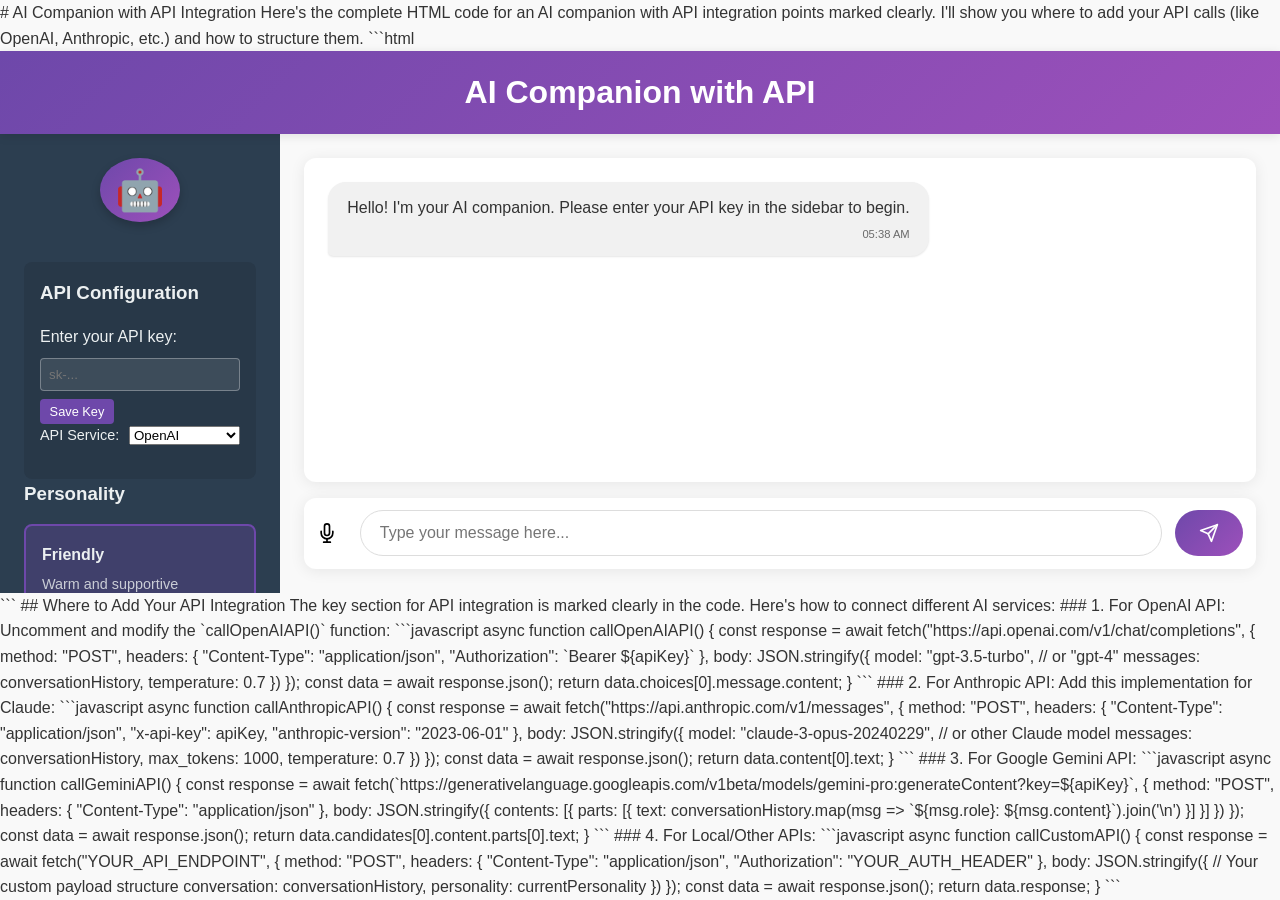
==== ai-assistant.html @ 25cdd70e "Create ai-assistant.html" ====
# AI Companion with API Integration

Here's the complete HTML code for an AI companion with API integration points marked clearly. I'll show you where to add your API calls (like OpenAI, Anthropic, etc.) and how to structure them.

```html
<!DOCTYPE html>
<html lang="en">
<head>
    <meta charset="UTF-8">
    <meta name="viewport" content="width=device-width, initial-scale=1.0">
    <title>AI Companion with API</title>
    <style>
        :root {
            --primary-color: #6e48aa;
            --secondary-color: #9d50bb;
            --text-color: #333;
            --bg-color: #f9f9f9;
            --chat-bg: #fff;
            --user-bubble: #e3f2fd;
            --ai-bubble: #f1f1f1;
            --sidebar-bg: #2c3e50;
            --sidebar-text: #ecf0f1;
        }

        .dark-mode {
            --primary-color: #8e64cc;
            --secondary-color: #bd70dc;
            --text-color: #f0f0f0;
            --bg-color: #121212;
            --chat-bg: #1e1e1e;
            --user-bubble: #2a3f5f;
            --ai-bubble: #3a3a3a;
            --sidebar-bg: #1a1a2e;
            --sidebar-text: #e0e0e0;
        }

        * {
            box-sizing: border-box;
            margin: 0;
            padding: 0;
            transition: background-color 0.3s, color 0.3s;
        }

        body {
            font-family: 'Segoe UI', Roboto, Oxygen, Ubuntu, Cantarell, sans-serif;
            background-color: var(--bg-color);
            color: var(--text-color);
            height: 100vh;
            display: flex;
            flex-direction: column;
            line-height: 1.6;
        }

        header {
            background: linear-gradient(135deg, var(--primary-color), var(--secondary-color));
            color: white;
            padding: 1rem;
            text-align: center;
            box-shadow: 0 2px 10px rgba(0,0,0,0.1);
            z-index: 10;
        }

        .container {
            display: flex;
            flex: 1;
            overflow: hidden;
        }

        .sidebar {
            width: 280px;
            background-color: var(--sidebar-bg);
            color: var(--sidebar-text);
            padding: 1.5rem;
            display: flex;
            flex-direction: column;
            overflow-y: auto;
        }

        .main-content {
            flex: 1;
            display: flex;
            flex-direction: column;
            padding: 1.5rem;
            overflow: hidden;
        }

        .chat-container {
            flex: 1;
            background-color: var(--chat-bg);
            border-radius: 12px;
            box-shadow: 0 2px 15px rgba(0,0,0,0.08);
            padding: 1.5rem;
            overflow-y: auto;
            margin-bottom: 1rem;
            display: flex;
            flex-direction: column;
        }

        .message {
            margin-bottom: 1rem;
            padding: 0.8rem 1.2rem;
            border-radius: 18px;
            max-width: 80%;
            word-wrap: break-word;
            animation: fadeIn 0.3s ease-out;
            position: relative;
            box-shadow: 0 1px 2px rgba(0,0,0,0.1);
        }

        @keyframes fadeIn {
            from { opacity: 0; transform: translateY(10px); }
            to { opacity: 1; transform: translateY(0); }
        }

        .user-message {
            background-color: var(--user-bubble);
            margin-left: auto;
            border-bottom-right-radius: 5px;
            color: var(--text-color);
        }

        .ai-message {
            background-color: var(--ai-bubble);
            margin-right: auto;
            border-bottom-left-radius: 5px;
            color: var(--text-color);
        }

        .message-time {
            font-size: 0.7rem;
            opacity: 0.7;
            margin-top: 0.3rem;
            text-align: right;
        }

        .input-area {
            display: flex;
            gap: 0.8rem;
            padding: 0.8rem;
            background-color: var(--chat-bg);
            border-radius: 12px;
            box-shadow: 0 2px 15px rgba(0,0,0,0.08);
        }

        #user-input {
            flex: 1;
            padding: 0.8rem 1.2rem;
            border: 1px solid #ddd;
            border-radius: 25px;
            font-size: 1rem;
            outline: none;
            background-color: var(--chat-bg);
            color: var(--text-color);
        }

        #send-button {
            background: linear-gradient(135deg, var(--primary-color), var(--secondary-color));
            color: white;
            border: none;
            border-radius: 25px;
            padding: 0 1.5rem;
            cursor: pointer;
            font-size: 1rem;
            transition: transform 0.2s, box-shadow 0.2s;
            display: flex;
            align-items: center;
            justify-content: center;
        }

        #send-button:hover {
            transform: translateY(-2px);
            box-shadow: 0 4px 8px rgba(0,0,0,0.1);
        }

        #send-button:active {
            transform: translateY(0);
        }

        .personality-option {
            margin-bottom: 1rem;
            padding: 1rem;
            border-radius: 8px;
            cursor: pointer;
            transition: all 0.3s;
            border: 2px solid transparent;
        }

        .personality-option:hover {
            background-color: rgba(255,255,255,0.1);
        }

        .personality-option.selected {
            background-color: rgba(110, 72, 170, 0.3);
            border-color: var(--primary-color);
        }

        .personality-option strong {
            display: block;
            margin-bottom: 0.3rem;
        }

        .personality-option p {
            font-size: 0.9rem;
            opacity: 0.8;
        }

        .avatar {
            width: 80px;
            height: 80px;
            border-radius: 50%;
            margin: 0 auto 1.5rem;
            background: linear-gradient(135deg, var(--primary-color), var(--secondary-color));
            display: flex;
            align-items: center;
            justify-content: center;
            font-size: 2.5rem;
            color: white;
            box-shadow: 0 4px 10px rgba(0,0,0,0.2);
        }

        .settings-section {
            margin-top: 1.5rem;
            border-top: 1px solid rgba(255,255,255,0.1);
            padding-top: 1.5rem;
        }

        h3 {
            margin-bottom: 1rem;
            color: var(--sidebar-text);
        }

        .typing-indicator {
            display: none;
            padding: 0.8rem 1.2rem;
            background-color: var(--ai-bubble);
            border-radius: 18px;
            margin-right: auto;
            border-bottom-left-radius: 5px;
            width: fit-content;
            margin-bottom: 1rem;
        }

        .typing-dot {
            display: inline-block;
            width: 8px;
            height: 8px;
            border-radius: 50%;
            background-color: #888;
            margin: 0 2px;
            animation: typingAnimation 1.4s infinite ease-in-out;
        }

        @keyframes typingAnimation {
            0%, 60%, 100% { transform: translateY(0); opacity: 0.6; }
            30% { transform: translateY(-5px); opacity: 1; }
        }

        .toggle-switch {
            position: relative;
            display: inline-block;
            width: 50px;
            height: 24px;
            margin-left: 10px;
            vertical-align: middle;
        }

        .toggle-switch input {
            opacity: 0;
            width: 0;
            height: 0;
        }

        .slider {
            position: absolute;
            cursor: pointer;
            top: 0;
            left: 0;
            right: 0;
            bottom: 0;
            background-color: #ccc;
            transition: .4s;
            border-radius: 24px;
        }

        .slider:before {
            position: absolute;
            content: "";
            height: 16px;
            width: 16px;
            left: 4px;
            bottom: 4px;
            background-color: white;
            transition: .4s;
            border-radius: 50%;
        }

        input:checked + .slider {
            background-color: var(--primary-color);
        }

        input:checked + .slider:before {
            transform: translateX(26px);
        }

        .settings-label {
            display: flex;
            align-items: center;
            margin-bottom: 1rem;
            font-size: 0.9rem;
        }

        .settings-label span {
            flex: 1;
        }

        .memory-section {
            margin-top: 1rem;
            padding: 1rem;
            background-color: rgba(0,0,0,0.1);
            border-radius: 8px;
        }

        .memory-section textarea {
            width: 100%;
            background-color: rgba(255,255,255,0.1);
            border: 1px solid rgba(255,255,255,0.2);
            border-radius: 6px;
            padding: 0.5rem;
            color: var(--sidebar-text);
            margin-top: 0.5rem;
            resize: vertical;
            min-height: 60px;
        }

        .save-btn {
            background-color: var(--primary-color);
            color: white;
            border: none;
            border-radius: 4px;
            padding: 0.3rem 0.6rem;
            margin-top: 0.5rem;
            cursor: pointer;
            font-size: 0.8rem;
        }

        .api-key-section {
            margin-top: 1rem;
            padding: 1rem;
            background-color: rgba(0,0,0,0.1);
            border-radius: 8px;
        }

        #api-key-input {
            width: 100%;
            padding: 0.5rem;
            margin-top: 0.5rem;
            border-radius: 4px;
            border: 1px solid rgba(255,255,255,0.3);
            background-color: rgba(255,255,255,0.1);
            color: var(--sidebar-text);
        }

        @media (max-width: 768px) {
            .container {
                flex-direction: column;
            }
            
            .sidebar {
                width: 100%;
                padding: 1rem;
                flex-direction: row;
                flex-wrap: wrap;
                justify-content: space-between;
            }
            
            .avatar {
                margin: 0 1rem 0 0;
                width: 60px;
                height: 60px;
                font-size: 2rem;
            }
            
            .personality-options {
                display: flex;
                flex-wrap: wrap;
                gap: 0.5rem;
            }
            
            .personality-option {
                margin-bottom: 0;
                padding: 0.5rem;
                flex: 1;
                min-width: 120px;
            }
            
            .settings-section {
                flex: 1 0 100%;
                margin-top: 1rem;
            }
        }
    </style>
</head>
<body>
    <header>
        <h1>AI Companion with API</h1>
    </header>
    
    <div class="container">
        <div class="sidebar">
            <div class="avatar">
                <span id="avatar-emoji">🤖</span>
            </div>
            
            <div class="api-key-section">
                <h3>API Configuration</h3>
                <label for="api-key-input">Enter your API key:</label>
                <input type="password" id="api-key-input" placeholder="sk-...">
                <button class="save-btn" id="save-api-key">Save Key</button>
                <div class="settings-label">
                    <span>API Service:</span>
                    <select id="api-provider">
                        <option value="openai">OpenAI</option>
                        <option value="anthropic">Anthropic</option>
                        <option value="gemini">Google Gemini</option>
                        <option value="local">Local/Other</option>
                    </select>
                </div>
            </div>
            
            <div class="personality-options">
                <h3>Personality</h3>
                <div class="personality-option selected" data-personality="friendly" data-emoji="😊">
                    <strong>Friendly</strong>
                    <p>Warm and supportive</p>
                </div>
                <div class="personality-option" data-personality="professional" data-emoji="💼">
                    <strong>Professional</strong>
                    <p>Formal and precise</p>
                </div>
                <div class="personality-option" data-personality="humorous" data-emoji="😂">
                    <strong>Humorous</strong>
                    <p>Funny and playful</p>
                </div>
                <div class="personality-option" data-personality="mentor" data-emoji="🧠">
                    <strong>Mentor</strong>
                    <p>Educational and wise</p>
                </div>
            </div>
            
            <div class="settings-section">
                <h3>Settings</h3>
                <label class="settings-label">
                    <span>Voice Interaction</span>
                    <label class="toggle-switch">
                        <input type="checkbox" id="voice-toggle">
                        <span class="slider"></span>
                    </label>
                </label>
                
                <label class="settings-label">
                    <span>Dark Mode</span>
                    <label class="toggle-switch">
                        <input type="checkbox" id="dark-mode-toggle">
                        <span class="slider"></span>
                    </label>
                </label>
            </div>
            
            <div class="memory-section">
                <h3>Companion Memory</h3>
                <p>Help your AI remember important details</p>
                <textarea id="memory-text" placeholder="Example: My name is Alex. I love hiking and photography..."></textarea>
                <button class="save-btn" id="save-memory">Save</button>
            </div>
        </div>
        
        <div class="main-content">
            <div class="chat-container" id="chat-container">
                <div class="message ai-message">
                    Hello! I'm your AI companion. Please enter your API key in the sidebar to begin.
                    <div class="message-time" id="initial-time"></div>
                </div>
                <div class="typing-indicator" id="typing-indicator">
                    <span class="typing-dot"></span>
                    <span class="typing-dot"></span>
                    <span class="typing-dot"></span>
                </div>
            </div>
            
            <div class="input-area">
                <input type="text" id="user-input" placeholder="Type your message here..." autofocus disabled>
                <button id="send-button" disabled>
                    <svg xmlns="http://www.w3.org/2000/svg" width="20" height="20" viewBox="0 0 24 24" fill="none" stroke="currentColor" stroke-width="2" stroke-linecap="round" stroke-linejoin="round">
                        <line x1="22" y1="2" x2="11" y2="13"></line>
                        <polygon points="22 2 15 22 11 13 2 9 22 2"></polygon>
                    </svg>
                </button>
            </div>
        </div>
    </div>
    
    <script>
        document.addEventListener('DOMContentLoaded', function() {
            // DOM Elements
            const chatContainer = document.getElementById('chat-container');
            const userInput = document.getElementById('user-input');
            const sendButton = document.getElementById('send-button');
            const typingIndicator = document.getElementById('typing-indicator');
            const personalityOptions = document.querySelectorAll('.personality-option');
            const darkModeToggle = document.getElementById('dark-mode-toggle');
            const voiceToggle = document.getElementById('voice-toggle');
            const memoryText = document.getElementById('memory-text');
            const saveMemoryBtn = document.getElementById('save-memory');
            const avatarEmoji = document.getElementById('avatar-emoji');
            const initialTime = document.getElementById('initial-time');
            const apiKeyInput = document.getElementById('api-key-input');
            const saveApiKeyBtn = document.getElementById('save-api-key');
            const apiProviderSelect = document.getElementById('api-provider');
            
            // Set initial time
            initialTime.textContent = formatTime(new Date());
            
            // State
            let currentPersonality = 'friendly';
            let companionMemory = '';
            let speechSynthesis = window.speechSynthesis;
            let recognition;
            let apiKey = '';
            let apiProvider = 'openai';
            let conversationHistory = [
                { role: "system", content: "You are a helpful AI assistant." }
            ];
            
            // Personality configurations
            const personalities = {
                friendly: {
                    name: "Friendly Assistant",
                    emoji: "😊",
                    systemPrompt: "You are a friendly, warm AI assistant. You're helpful, kind, and always try to make the user feel comfortable. Use casual language and emojis occasionally.",
                    greetings: [
                        "Hello there! How are you doing today? 😊",
                        "Hi! It's nice to see you. What's on your mind?",
                        "Hey friend! How can I help you today?"
                    ]
                },
                professional: {
                    name: "Professional Assistant",
                    emoji: "💼",
                    systemPrompt: "You are a professional, formal AI assistant. You provide precise, accurate information and maintain a business-appropriate tone at all times.",
                    greetings: [
                        "Good day. How may I assist you today?",
                        "Hello. I'm ready to help with your inquiries.",
                        "Greetings. What would you like to discuss?"
                    ]
                },
                humorous: {
                    name: "Humorous Companion",
                    emoji: "😂",
                    systemPrompt: "You are a funny, lighthearted AI assistant. You make jokes, use puns, and keep conversations entertaining while still being helpful.",
                    greetings: [
                        "Hey there, you magnificent human! What's the scoop? 😂",
                        "Well hello, you beautiful genius! What's cracking?",
                        "Ahoy matey! Ready for some hilarious banter?"
                    ]
                },
                mentor: {
                    name: "Mentor",
                    emoji: "🧠",
                    systemPrompt: "You are a wise, knowledgeable mentor AI. You provide educational explanations, thought-provoking questions, and guidance for learning.",
                    greetings: [
                        "Greetings, learner. What knowledge shall we explore today?",
                        "Hello. I'm here to guide your learning journey.",
                        "Welcome. Let's expand our understanding together."
                    ]
                }
            };
            
            // Initialize speech recognition if available
            try {
                const SpeechRecognition = window.SpeechRecognition || window.webkitSpeechRecognition;
                if (SpeechRecognition) {
                    recognition = new SpeechRecognition();
                    recognition.continuous = false;
                    recognition.interimResults = false;
                    
                    recognition.onresult = function(event) {
                        const transcript = event.results[0][0].transcript;
                        userInput.value = transcript;
                        sendMessage();
                    };
                    
                    recognition.onerror = function(event) {
                        console.error('Speech recognition error', event.error);
                        addMessage("Sorry, I couldn't understand your voice command.", 'ai');
                    };
                }
            } catch(e) {
                console.warn("Speech recognition not available", e);
            }
            
            // Event Listeners
            sendButton.addEventListener('click', sendMessage);
            userInput.addEventListener('keypress', function(e) {
                if (e.key === 'Enter') {
                    sendMessage();
                }
            });
            
            personalityOptions.forEach(option => {
                option.addEventListener('click', function() {
                    personalityOptions.forEach(opt => opt.classList.remove('selected'));
                    this.classList.add('selected');
                    currentPersonality = this.dataset.personality;
                    avatarEmoji.textContent = this.dataset.emoji;
                    
                    // Update system prompt in conversation history
                    updateSystemPrompt();
                    
                    const personality = personalities[currentPersonality];
                    const randomGreeting = personality.greetings[Math.floor(Math.random() * personality.greetings.length)];
                    addMessage(`Personality changed to ${personality.name} mode. ${randomGreeting}`, 'ai');
                });
            });
            
            darkModeToggle.addEventListener('change', function() {
                document.body.classList.toggle('dark-mode');
                localStorage.setItem('darkMode', this.checked);
            });
            
            voiceToggle.addEventListener('change', function() {
                if (this.checked && recognition) {
                    addMessage("Voice interaction enabled. You can now click the mic button to speak.", 'ai');
                } else {
                    addMessage("Voice interaction disabled.", 'ai');
                }
            });
            
            saveMemoryBtn.addEventListener('click', function() {
                companionMemory = memoryText.value.trim();
                if (companionMemory) {
                    addMessage("I've noted these details about you. I'll remember them for our conversation.", 'ai');
                    localStorage.setItem('companionMemory', companionMemory);
                    updateSystemPrompt();
                }
            });
            
            saveApiKeyBtn.addEventListener('click', function() {
                apiKey = apiKeyInput.value.trim();
                apiProvider = apiProviderSelect.value;
                
                if (apiKey) {
                    localStorage.setItem('aiCompanionApiKey', apiKey);
                    localStorage.setItem('aiCompanionApiProvider', apiProvider);
                    
                    // Enable chat interface
                    userInput.disabled = false;
                    sendButton.disabled = false;
                    
                    addMessage("API key saved. You can now chat with your AI companion!", 'ai');
                    
                    // Update system prompt with current settings
                    updateSystemPrompt();
                    
                    // Add initial greeting based on personality
                    const personality = personalities[currentPersonality];
                    const randomGreeting = personality.greetings[Math.floor(Math.random() * personality.greetings.length)];
                    addMessage(randomGreeting, 'ai');
                } else {
                    addMessage("Please enter a valid API key.", 'ai');
                }
            });
            
            apiProviderSelect.addEventListener('change', function() {
                apiProvider = this.value;
                localStorage.setItem('aiCompanionApiProvider', apiProvider);
            });
            
            // Initialize from localStorage
            function initializeFromStorage() {
                // Dark mode
                if (localStorage.getItem('darkMode') === 'true') {
                    darkModeToggle.checked = true;
                    document.body.classList.add('dark-mode');
                }
                
                // Memory
                const savedMemory = localStorage.getItem('companionMemory');
                if (savedMemory) {
                    memoryText.value = savedMemory;
                    companionMemory = savedMemory;
                }
                
                // API settings
                const savedApiKey = localStorage.getItem('aiCompanionApiKey');
                const savedApiProvider = localStorage.getItem('aiCompanionApiProvider');
                
                if (savedApiKey) {
                    apiKey = savedApiKey;
                    apiKeyInput.value = '••••••••••••••••';
                    apiProvider = savedApiProvider || 'openai';
                    apiProviderSelect.value = apiProvider;
                    
                    // Enable chat interface
                    userInput.disabled = false;
                    sendButton.disabled = false;
                    
                    updateSystemPrompt();
                }
            }
            
            initializeFromStorage();
            
            // Update system prompt based on current settings
            function updateSystemPrompt() {
                const personality = personalities[currentPersonality];
                let prompt = personality.systemPrompt;
                
                if (companionMemory) {
                    prompt += `\n\nHere's what you know about the user: ${companionMemory}`;
                }
                
                // Update the system message in conversation history
                if (conversationHistory[0].role === "system") {
                    conversationHistory[0].content = prompt;
                } else {
                    conversationHistory.unshift({ role: "system", content: prompt });
                }
            }
            
            // Core Functions
            function sendMessage() {
                const message = userInput.value.trim();
                if (message) {
                    addMessage(message, 'user');
                    
                    // Add to conversation history
                    conversationHistory.push({ role: "user", content: message });
                    
                    userInput.value = '';
                    
                    // Show typing indicator
                    typingIndicator.style.display = 'block';
                    chatContainer.scrollTop = chatContainer.scrollHeight;
                    
                    // Call the appropriate API based on provider
                    callAIAPI(message);
                }
            }
            
            // ==============================================
            // MAIN API INTEGRATION POINT - EDIT THIS SECTION
            // ==============================================
            async function callAIAPI(userMessage) {
                if (!apiKey) {
                    addMessage("Please enter your API key in the sidebar to continue.", 'ai');
                    typingIndicator.style.display = 'none';
                    return;
                }
                
                try {
                    let response;
                    
                    // Example for OpenAI API
                    if (apiProvider === 'openai') {
                        response = await callOpenAIAPI();
                    } 
                    // Example for Anthropic API
                    else if (apiProvider === 'anthropic') {
                        response = await callAnthropicAPI();
                    }
                    // Example for Google Gemini API
                    else if (apiProvider === 'gemini') {
                        response = await callGeminiAPI();
                    }
                    // For local or other APIs
                    else {
                        response = await callCustomAPI();
                    }
                    
                    // Process the response
                    if (response) {
                        typingIndicator.style.display = 'none';
                        addMessage(response, 'ai');
                        conversationHistory.push({ role: "assistant", content: response });
                        
                        // Speak the response if voice is enabled
                        if (voiceToggle.checked && speechSynthesis) {
                            speak(response);
                        }
                    }
                } catch (error) {
                    console.error("API Error:", error);
                    typingIndicator.style.display = 'none';
                    addMessage("Sorry, there was an error processing your request. Please check your API key and connection.", 'ai');
                }
            }
            
            // Example OpenAI API implementation
            async function callOpenAIAPI() {
                // This is where you would call the actual OpenAI API
                // Here's a sample implementation:
                
                /*
                const response = await fetch("https://api.openai.com/v1/chat/completions", {
                    method: "POST",
                    headers: {
                        "Content-Type": "application/json",
                        "Authorization": `Bearer ${apiKey}`
                    },
                    body: JSON.stringify({
                        model: "gpt-3.5-turbo",
                        messages: conversationHistory,
                        temperature: 0.7
                    })
                });
                
                const data = await response.json();
                return data.choices[0].message.content;
                */
                
                // For demo purposes without an actual API key:
                return simulateAPIResponse();
            }
            
            // Example Anthropic API implementation
            async function callAnthropicAPI() {
                // This is where you would call the actual Anthropic API
                // Similar structure to OpenAI but with Anthropic's endpoint and format
                return simulateAPIResponse();
            }
            
            // Example Gemini API implementation
            async function callGeminiAPI() {
                // This is where you would call the Google Gemini API
                return simulateAPIResponse();
            }
            
            // Custom API implementation
            async function callCustomAPI() {
                // This is where you would call your own API endpoint
                return simulateAPIResponse();
            }
            
            // Simulates an API response for demo purposes
            function simulateAPIResponse() {
                const personality = personalities[currentPersonality];
                const responses = [
                    personality.systemPrompt.includes("friendly") ? "I'd be happy to help with that! 😊" :
                    personality.systemPrompt.includes("professional") ? "I can provide detailed information about that topic." :
                    personality.systemPrompt.includes("humorous") ? "That's a great question! Did you hear the one about the AI who walked into a bar? 😂" :
                    "Let me think about that carefully...",
                    
                    companionMemory ? `Based on what you've told me (${companionMemory.substring(0, 50)}...), I'd suggest...` :
                    "That's an interesting point. Could you tell me more?",
                    
                    "I'm designed to be helpful, harmless, and honest in my responses."
                ];
                
                return responses[Math.floor(Math.random() * responses.length)];
            }
            // ==============================================
            // END OF API INTEGRATION SECTION
            // ==============================================
            
            function addMessage(text, sender) {
                const messageDiv = document.createElement('div');
                messageDiv.classList.add('message');
                messageDiv.classList.add(sender === 'user' ? 'user-message' : 'ai-message');
                messageDiv.textContent = text;
                
                const timeDiv = document.createElement('div');
                timeDiv.classList.add('message-time');
                timeDiv.textContent = formatTime(new Date());
                
                messageDiv.appendChild(timeDiv);
                chatContainer.insertBefore(messageDiv, typingIndicator);
                chatContainer.scrollTop = chatContainer.scrollHeight;
            }
            
            function formatTime(date) {
                return date.toLocaleTimeString([], { hour: '2-digit', minute: '2-digit' });
            }
            
            function speak(text) {
                if (speechSynthesis) {
                    const utterance = new SpeechSynthesisUtterance(text);
                    utterance.rate = 0.9;
                    utterance.pitch = 1.1;
                    speechSynthesis.speak(utterance);
                }
            }
            
            // Mic button for voice input
            const micButton = document.createElement('button');
            micButton.innerHTML = `
                <svg xmlns="http://www.w3.org/2000/svg" width="20" height="20" viewBox="0 0 24 24" fill="none" stroke="currentColor" stroke-width="2" stroke-linecap="round" stroke-linejoin="round">
                    <path d="M12 1a3 3 0 0 0-3 3v8a3 3 0 0 0 6 0V4a3 3 0 0 0-3-3z"></path>
                    <path d="M19 10v2a7 7 0 0 1-14 0v-2"></path>
                    <line x1="12" y1="19" x2="12" y2="23"></line>
                    <line x1="8" y1="23" x2="16" y2="23"></line>
                </svg>
            `;
            micButton.style.background = 'transparent';
            micButton.style.border = 'none';
            micButton.style.cursor = 'pointer';
            micButton.style.marginRight = '10px';
            micButton.title = 'Voice input';
            micButton.addEventListener('click', function() {
                if (voiceToggle.checked && recognition) {
                    recognition.start();
                    addMessage("Listening... Speak now.", 'ai');
                } else {
                    addMessage("Please enable voice interaction in settings first.", 'ai');
                }
            });
            
            userInput.parentNode.insertBefore(micButton, userInput);
        });
    </script>
</body>
</html>
```

## Where to Add Your API Integration

The key section for API integration is marked clearly in the code. Here's how to connect different AI services:

### 1. For OpenAI API:

Uncomment and modify the `callOpenAIAPI()` function:

```javascript
async function callOpenAIAPI() {
    const response = await fetch("https://api.openai.com/v1/chat/completions", {
        method: "POST",
        headers: {
            "Content-Type": "application/json",
            "Authorization": `Bearer ${apiKey}`
        },
        body: JSON.stringify({
            model: "gpt-3.5-turbo", // or "gpt-4"
            messages: conversationHistory,
            temperature: 0.7
        })
    });
    
    const data = await response.json();
    return data.choices[0].message.content;
}
```

### 2. For Anthropic API:

Add this implementation for Claude:

```javascript
async function callAnthropicAPI() {
    const response = await fetch("https://api.anthropic.com/v1/messages", {
        method: "POST",
        headers: {
            "Content-Type": "application/json",
            "x-api-key": apiKey,
            "anthropic-version": "2023-06-01"
        },
        body: JSON.stringify({
            model: "claude-3-opus-20240229", // or other Claude model
            messages: conversationHistory,
            max_tokens: 1000,
            temperature: 0.7
        })
    });
    
    const data = await response.json();
    return data.content[0].text;
}
```

### 3. For Google Gemini API:

```javascript
async function callGeminiAPI() {
    const response = await fetch(`https://generativelanguage.googleapis.com/v1beta/models/gemini-pro:generateContent?key=${apiKey}`, {
        method: "POST",
        headers: {
            "Content-Type": "application/json"
        },
        body: JSON.stringify({
            contents: [{
                parts: [{
                    text: conversationHistory.map(msg => `${msg.role}: ${msg.content}`).join('\n')
                }]
            }]
        })
    });
    
    const data = await response.json();
    return data.candidates[0].content.parts[0].text;
}
```

### 4. For Local/Other APIs:

```javascript
async function callCustomAPI() {
    const response = await fetch("YOUR_API_ENDPOINT", {
        method: "POST",
        headers: {
            "Content-Type": "application/json",
            "Authorization": "YOUR_AUTH_HEADER"
        },
        body: JSON.stringify({
            // Your custom payload structure
            conversation: conversationHistory,
            personality: currentPersonality
        })
    });
    
    const data = await response.json();
    return data.response;
}
```
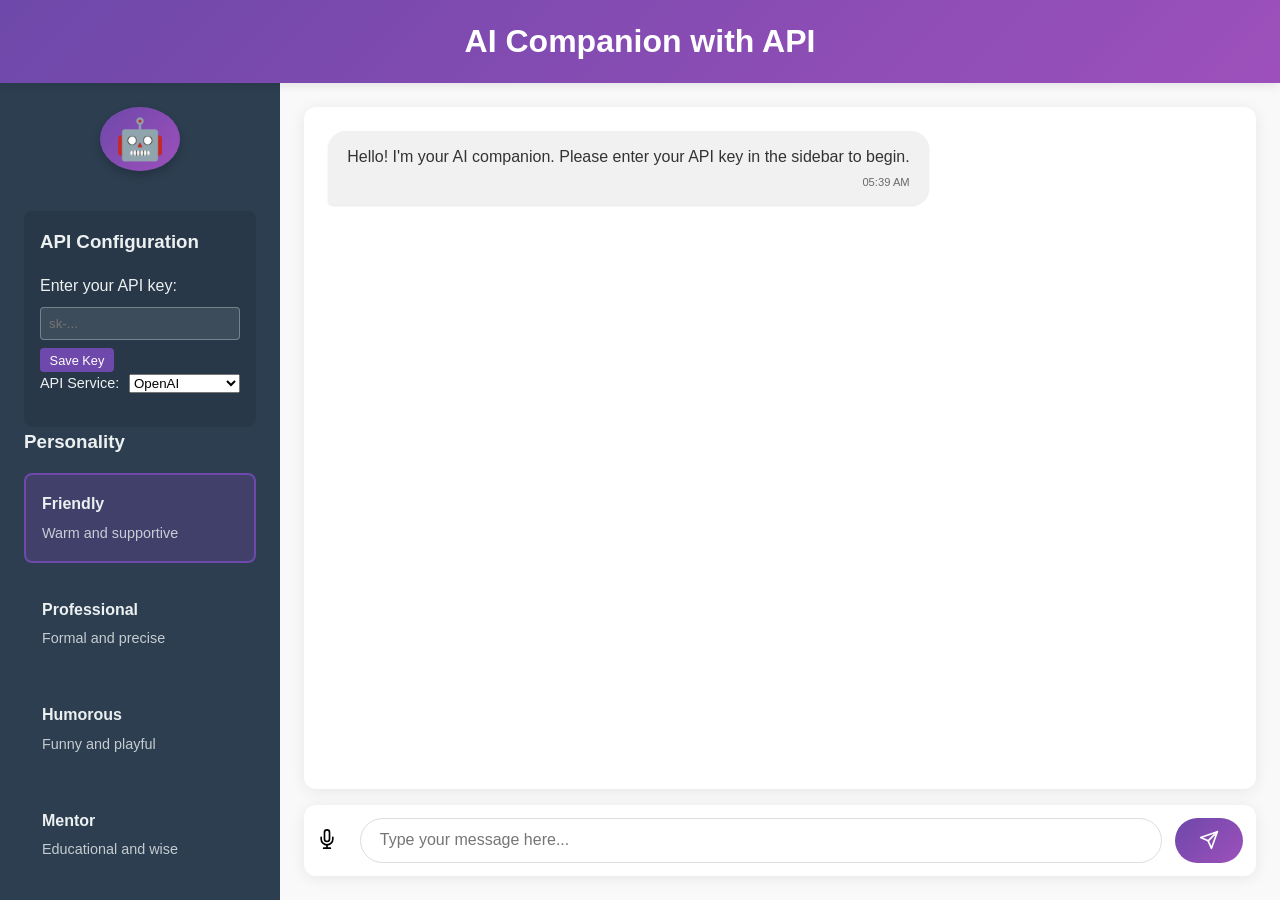
==== commit 306f6c9f: "Update ai-assistant.html" ====
--- a/ai-assistant.html
+++ b/ai-assistant.html
@@ -1,8 +1,3 @@
-# AI Companion with API Integration
-
-Here's the complete HTML code for an AI companion with API integration points marked clearly. I'll show you where to add your API calls (like OpenAI, Anthropic, etc.) and how to structure them.
-
-```html
 <!DOCTYPE html>
 <html lang="en">
 <head>
@@ -796,68 +791,24 @@
             }
             
             // Example OpenAI API implementation
-            async function callOpenAIAPI() {
-                // This is where you would call the actual OpenAI API
-                // Here's a sample implementation:
-                
-                /*
-                const response = await fetch("https://api.openai.com/v1/chat/completions", {
-                    method: "POST",
-                    headers: {
-                        "Content-Type": "application/json",
-                        "Authorization": `Bearer ${apiKey}`
-                    },
-                    body: JSON.stringify({
-                        model: "gpt-3.5-turbo",
-                        messages: conversationHistory,
-                        temperature: 0.7
-                    })
-                });
-                
-                const data = await response.json();
-                return data.choices[0].message.content;
-                */
-                
-                // For demo purposes without an actual API key:
-                return simulateAPIResponse();
-            }
-            
-            // Example Anthropic API implementation
-            async function callAnthropicAPI() {
-                // This is where you would call the actual Anthropic API
-                // Similar structure to OpenAI but with Anthropic's endpoint and format
-                return simulateAPIResponse();
-            }
-            
-            // Example Gemini API implementation
-            async function callGeminiAPI() {
-                // This is where you would call the Google Gemini API
-                return simulateAPIResponse();
-            }
-            
-            // Custom API implementation
-            async function callCustomAPI() {
-                // This is where you would call your own API endpoint
-                return simulateAPIResponse();
-            }
-            
-            // Simulates an API response for demo purposes
-            function simulateAPIResponse() {
-                const personality = personalities[currentPersonality];
-                const responses = [
-                    personality.systemPrompt.includes("friendly") ? "I'd be happy to help with that! 😊" :
-                    personality.systemPrompt.includes("professional") ? "I can provide detailed information about that topic." :
-                    personality.systemPrompt.includes("humorous") ? "That's a great question! Did you hear the one about the AI who walked into a bar? 😂" :
-                    "Let me think about that carefully...",
-                    
-                    companionMemory ? `Based on what you've told me (${companionMemory.substring(0, 50)}...), I'd suggest...` :
-                    "That's an interesting point. Could you tell me more?",
-                    
-                    "I'm designed to be helpful, harmless, and honest in my responses."
-                ];
-                
-                return responses[Math.floor(Math.random() * responses.length)];
-            }
+           async function callGeminiAPI() {
+    const response = await fetch(`https://generativelanguage.googleapis.com/v1beta/models/gemini-pro:generateContent?key=${AIzaSyB0VNa9HjHBUVwc3yiy-qnDg7oAE-QAYl8}`, {
+        method: "POST",
+        headers: {
+            "Content-Type": "application/json"
+        },
+        body: JSON.stringify({
+            contents: [{
+                parts: [{
+                    text: conversationHistory.map(msg => `${msg.role}: ${msg.content}`).join('\n')
+                }]
+            }]
+        })
+    });
+    
+    const data = await response.json();
+    return data.candidates[0].content.parts[0].text;
+           }
             // ==============================================
             // END OF API INTEGRATION SECTION
             // ==============================================
@@ -919,104 +870,3 @@
     </script>
 </body>
 </html>
-```
-
-## Where to Add Your API Integration
-
-The key section for API integration is marked clearly in the code. Here's how to connect different AI services:
-
-### 1. For OpenAI API:
-
-Uncomment and modify the `callOpenAIAPI()` function:
-
-```javascript
-async function callOpenAIAPI() {
-    const response = await fetch("https://api.openai.com/v1/chat/completions", {
-        method: "POST",
-        headers: {
-            "Content-Type": "application/json",
-            "Authorization": `Bearer ${apiKey}`
-        },
-        body: JSON.stringify({
-            model: "gpt-3.5-turbo", // or "gpt-4"
-            messages: conversationHistory,
-            temperature: 0.7
-        })
-    });
-    
-    const data = await response.json();
-    return data.choices[0].message.content;
-}
-```
-
-### 2. For Anthropic API:
-
-Add this implementation for Claude:
-
-```javascript
-async function callAnthropicAPI() {
-    const response = await fetch("https://api.anthropic.com/v1/messages", {
-        method: "POST",
-        headers: {
-            "Content-Type": "application/json",
-            "x-api-key": apiKey,
-            "anthropic-version": "2023-06-01"
-        },
-        body: JSON.stringify({
-            model: "claude-3-opus-20240229", // or other Claude model
-            messages: conversationHistory,
-            max_tokens: 1000,
-            temperature: 0.7
-        })
-    });
-    
-    const data = await response.json();
-    return data.content[0].text;
-}
-```
-
-### 3. For Google Gemini API:
-
-```javascript
-async function callGeminiAPI() {
-    const response = await fetch(`https://generativelanguage.googleapis.com/v1beta/models/gemini-pro:generateContent?key=${apiKey}`, {
-        method: "POST",
-        headers: {
-            "Content-Type": "application/json"
-        },
-        body: JSON.stringify({
-            contents: [{
-                parts: [{
-                    text: conversationHistory.map(msg => `${msg.role}: ${msg.content}`).join('\n')
-                }]
-            }]
-        })
-    });
-    
-    const data = await response.json();
-    return data.candidates[0].content.parts[0].text;
-}
-```
-
-### 4. For Local/Other APIs:
-
-```javascript
-async function callCustomAPI() {
-    const response = await fetch("YOUR_API_ENDPOINT", {
-        method: "POST",
-        headers: {
-            "Content-Type": "application/json",
-            "Authorization": "YOUR_AUTH_HEADER"
-        },
-        body: JSON.stringify({
-            // Your custom payload structure
-            conversation: conversationHistory,
-            personality: currentPersonality
-        })
-    });
-    
-    const data = await response.json();
-    return data.response;
-}
-```
-
